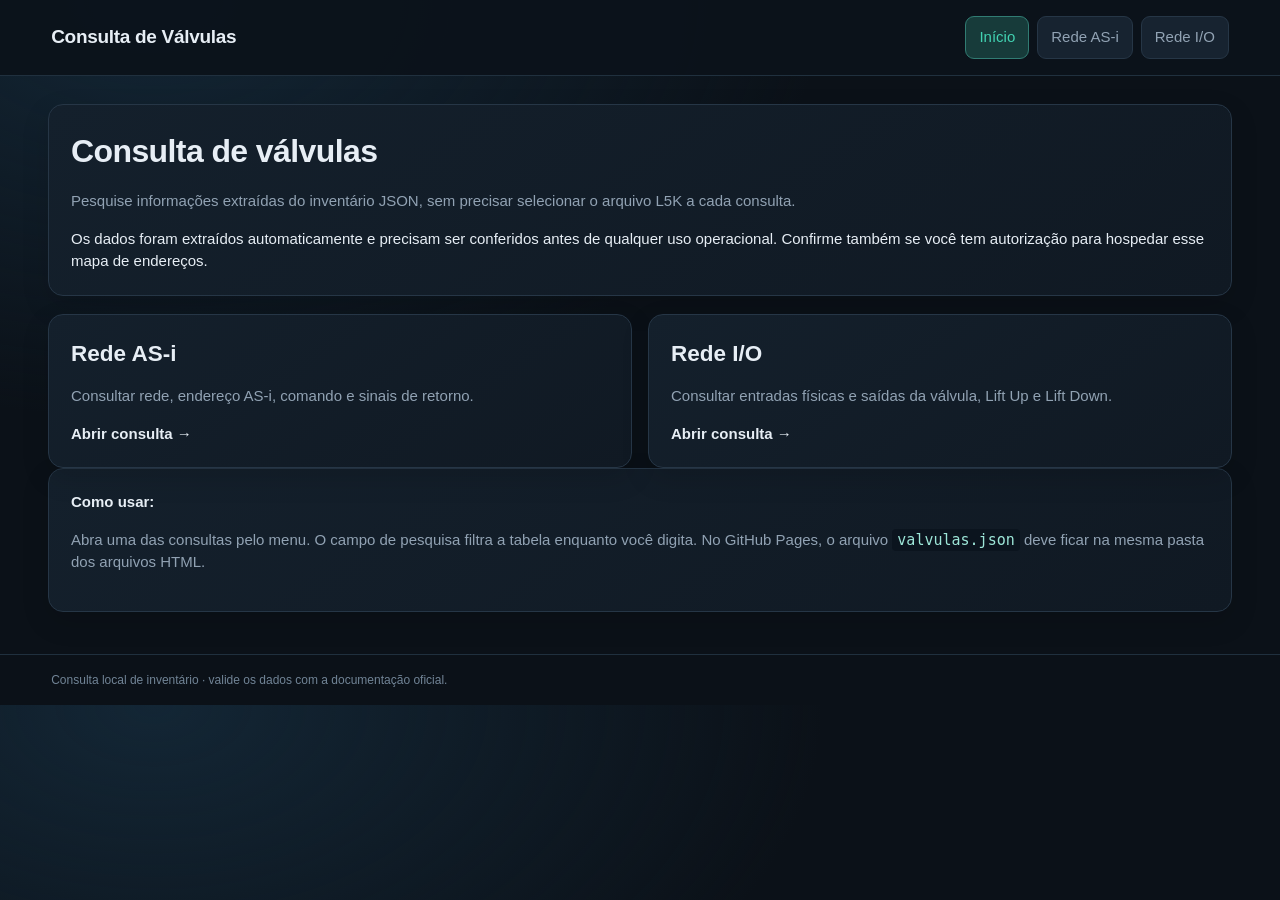
==== index.html @ 69f99c7f "Add files via upload" ====
<!doctype html><html lang="pt-BR"><head><meta charset="utf-8"><meta name="viewport" content="width=device-width,initial-scale=1"><title>Consulta de Válvulas</title><link rel="stylesheet" href="styles.css"></head><body><header class="top"><div class="brand">Consulta de Válvulas</div><nav class="nav"><a href="index.html" data-page="home">Início</a><a href="rede-asi.html" data-page="asi">Rede AS-i</a><a href="rede-io.html" data-page="io">Rede I/O</a></nav></header><main><section class="hero"><h1>Consulta de válvulas</h1><p>Pesquise informações extraídas do inventário JSON, sem precisar selecionar o arquivo L5K a cada consulta.</p><div class="notice">Os dados foram extraídos automaticamente e precisam ser conferidos antes de qualquer uso operacional. Confirme também se você tem autorização para hospedar esse mapa de endereços.</div></section><section class="cards"><a class="panel cardlink" href="rede-asi.html"><h2>Rede AS-i</h2><p>Consultar rede, endereço AS-i, comando e sinais de retorno.</p><strong>Abrir consulta →</strong></a><a class="panel cardlink" href="rede-io.html"><h2>Rede I/O</h2><p>Consultar entradas físicas e saídas da válvula, Lift Up e Lift Down.</p><strong>Abrir consulta →</strong></a></section><section class="stat"><strong>Como usar:</strong><p>Abra uma das consultas pelo menu. O campo de pesquisa filtra a tabela enquanto você digita. No GitHub Pages, o arquivo <code>valvulas.json</code> deve ficar na mesma pasta dos arquivos HTML.</p></section></main><footer>Consulta local de inventário · valide os dados com a documentação oficial.</footer><script>document.querySelector('[data-page="home"]').classList.add('active')</script></body></html>
---- styles.css ----
:root{color-scheme:dark;--bg:#0b1118;--panel:#121c27;--panel2:#172330;--line:#263646;--text:#e7eef5;--muted:#91a2b3;--accent:#42d3b2;--accent2:#1f9d88;--yellow:#e8bd67;--red:#f08b83;--radius:15px}
*{box-sizing:border-box}
body{margin:0;background:radial-gradient(ellipse at 12% 0%,#132635 0,transparent 42%),var(--bg);font:15px/1.5 Inter,"Segoe UI",Arial,sans-serif;color:var(--text)}
.top{min-height:76px;padding:16px clamp(18px,4vw,58px);border-bottom:1px solid #20303e;display:flex;align-items:center;gap:16px;background:#0b121bf2;color:var(--text)}
.brand{font-weight:800;font-size:19px;letter-spacing:-.3px}
.nav{margin-left:auto;display:flex;gap:8px;flex-wrap:wrap}
.nav a{color:var(--muted);text-decoration:none;padding:9px 13px;border-radius:9px;background:#172330;border:1px solid #263646;transition:.15s}
.nav a.active,.nav a:hover{background:#173b3a;color:var(--accent);border-color:#317c73}
main{max-width:1450px;margin:0 auto;padding:28px clamp(16px,4vw,48px)}
.hero,.panel,.stat,.cardlink{background:linear-gradient(145deg,#14202c,#101923);border:1px solid var(--line);border-radius:var(--radius);padding:22px;box-shadow:0 10px 28px #0002}
.hero{margin-bottom:18px}
h1{margin:0 0 10px;font-size:clamp(24px,3vw,32px);letter-spacing:-.6px;color:var(--text)}
h2{margin:0 0 12px;color:var(--text)}h3{color:var(--text)}
p{color:var(--muted)}
.cards{display:grid;grid-template-columns:repeat(auto-fit,minmax(250px,1fr));gap:16px}
.cardlink{display:block;text-decoration:none;color:var(--text);transition:transform .15s,border-color .15s}
.cardlink:hover{border-color:#398e81;transform:translateY(-2px)}
.stat{margin-bottom:14px}
.toolbar{display:flex;gap:10px;flex-wrap:wrap;margin:16px 0}
.toolbar input,.toolbar select,input,select,textarea{background:#0b141e;color:var(--text);border:1px solid #314353;border-radius:9px;padding:11px 12px;font:inherit}
.toolbar input{flex:1;min-width:210px}
button{background:#173b3a;color:var(--accent);border:1px solid #317c73;border-radius:9px;padding:10px 14px;cursor:pointer}
button:hover{background:#20524c}
table{width:100%;border-collapse:collapse;color:var(--text);font-size:13px}
th{background:#1a2a38;color:var(--accent);text-align:left;font-weight:700;position:sticky;top:0}
th,td{padding:11px 12px;border-bottom:1px solid #263646;vertical-align:top}
tr:nth-child(even) td{background:#ffffff04}tr:hover td{background:#42d3b20b}
.table-wrap,.table-container{overflow:auto;border:1px solid var(--line);border-radius:10px}
small,.muted,.hint{color:var(--muted)}
code{color:#9de6d8;background:#0b141e;padding:2px 5px;border-radius:4px}
.badge{display:inline-block;background:#173b3a;color:var(--accent);padding:3px 8px;border-radius:20px}
footer{color:#718496;font-size:12px;padding:16px clamp(18px,4vw,58px);border-top:1px solid #20303e}
a{color:var(--accent)}
@media(max-width:650px){.top{align-items:flex-start;flex-direction:column}.nav{margin-left:0}.hero,.panel,.stat,.cardlink{padding:17px}main{padding-top:18px}}
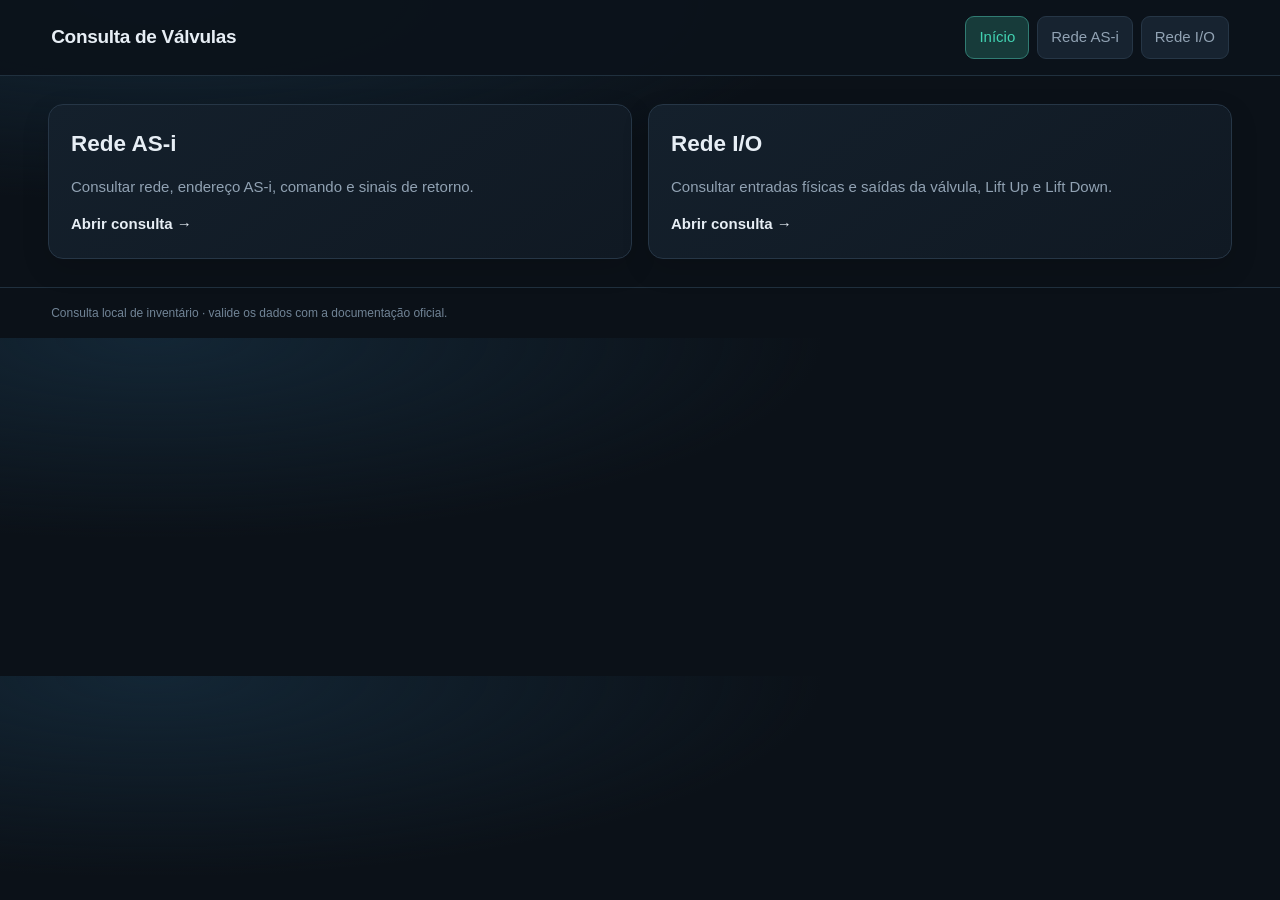
==== commit c570004d: "Add files via upload" ====
--- a/index.html
+++ b/index.html
@@ -1 +1 @@
-<!doctype html><html lang="pt-BR"><head><meta charset="utf-8"><meta name="viewport" content="width=device-width,initial-scale=1"><title>Consulta de Válvulas</title><link rel="stylesheet" href="styles.css"></head><body><header class="top"><div class="brand">Consulta de Válvulas</div><nav class="nav"><a href="index.html" data-page="home">Início</a><a href="rede-asi.html" data-page="asi">Rede AS-i</a><a href="rede-io.html" data-page="io">Rede I/O</a></nav></header><main><section class="hero"><h1>Consulta de válvulas</h1><p>Pesquise informações extraídas do inventário JSON, sem precisar selecionar o arquivo L5K a cada consulta.</p><div class="notice">Os dados foram extraídos automaticamente e precisam ser conferidos antes de qualquer uso operacional. Confirme também se você tem autorização para hospedar esse mapa de endereços.</div></section><section class="cards"><a class="panel cardlink" href="rede-asi.html"><h2>Rede AS-i</h2><p>Consultar rede, endereço AS-i, comando e sinais de retorno.</p><strong>Abrir consulta →</strong></a><a class="panel cardlink" href="rede-io.html"><h2>Rede I/O</h2><p>Consultar entradas físicas e saídas da válvula, Lift Up e Lift Down.</p><strong>Abrir consulta →</strong></a></section><section class="stat"><strong>Como usar:</strong><p>Abra uma das consultas pelo menu. O campo de pesquisa filtra a tabela enquanto você digita. No GitHub Pages, o arquivo <code>valvulas.json</code> deve ficar na mesma pasta dos arquivos HTML.</p></section></main><footer>Consulta local de inventário · valide os dados com a documentação oficial.</footer><script>document.querySelector('[data-page="home"]').classList.add('active')</script></body></html>+<!doctype html><html lang="pt-BR"><head><meta charset="utf-8"><meta name="viewport" content="width=device-width,initial-scale=1"><title>Consulta de Válvulas</title><link rel="stylesheet" href="styles.css"></head><body><header class="top"><div class="brand">Consulta de Válvulas</div><nav class="nav"><a href="index.html" data-page="home">Início</a><a href="rede-asi.html" data-page="asi">Rede AS-i</a><a href="rede-io.html" data-page="io">Rede I/O</a></nav></header><main><section class="cards"><a class="panel cardlink" href="rede-asi.html"><h2>Rede AS-i</h2><p>Consultar rede, endereço AS-i, comando e sinais de retorno.</p><strong>Abrir consulta →</strong></a><a class="panel cardlink" href="rede-io.html"><h2>Rede I/O</h2><p>Consultar entradas físicas e saídas da válvula, Lift Up e Lift Down.</p><strong>Abrir consulta →</strong></a></section></main><footer>Consulta local de inventário · valide os dados com a documentação oficial.</footer><script>document.querySelector('[data-page="home"]').classList.add('active')</script></body></html>
--- a/styles.css
+++ b/styles.css
@@ -32,3 +32,5 @@
 footer{color:#718496;font-size:12px;padding:16px clamp(18px,4vw,58px);border-top:1px solid #20303e}
 a{color:var(--accent)}
 @media(max-width:650px){.top{align-items:flex-start;flex-direction:column}.nav{margin-left:0}.hero,.panel,.stat,.cardlink{padding:17px}main{padding-top:18px}}
+
+.clickable-row{cursor:pointer}.clickable-row:focus td{outline:2px solid var(--accent);outline-offset:-2px}.tag{font-weight:800;color:var(--accent)}.diagram{background:#0b141e;border:1px solid var(--line);border-radius:12px;padding:16px;margin:16px 0}.diagram svg{display:block;width:100%;max-height:280px}.address-grid{display:grid;grid-template-columns:repeat(auto-fit,minmax(220px,1fr));gap:12px}.address-card{background:#14202c;border:1px solid var(--line);border-radius:10px;padding:14px;min-width:0}.address-card strong{display:block;color:var(--accent);margin-bottom:6px}.address-card code{display:block;overflow-wrap:anywhere;white-space:normal}.backlink{display:inline-block;margin:0 0 16px;text-decoration:none}.detail-title{display:flex;align-items:center;justify-content:space-between;gap:12px;flex-wrap:wrap}
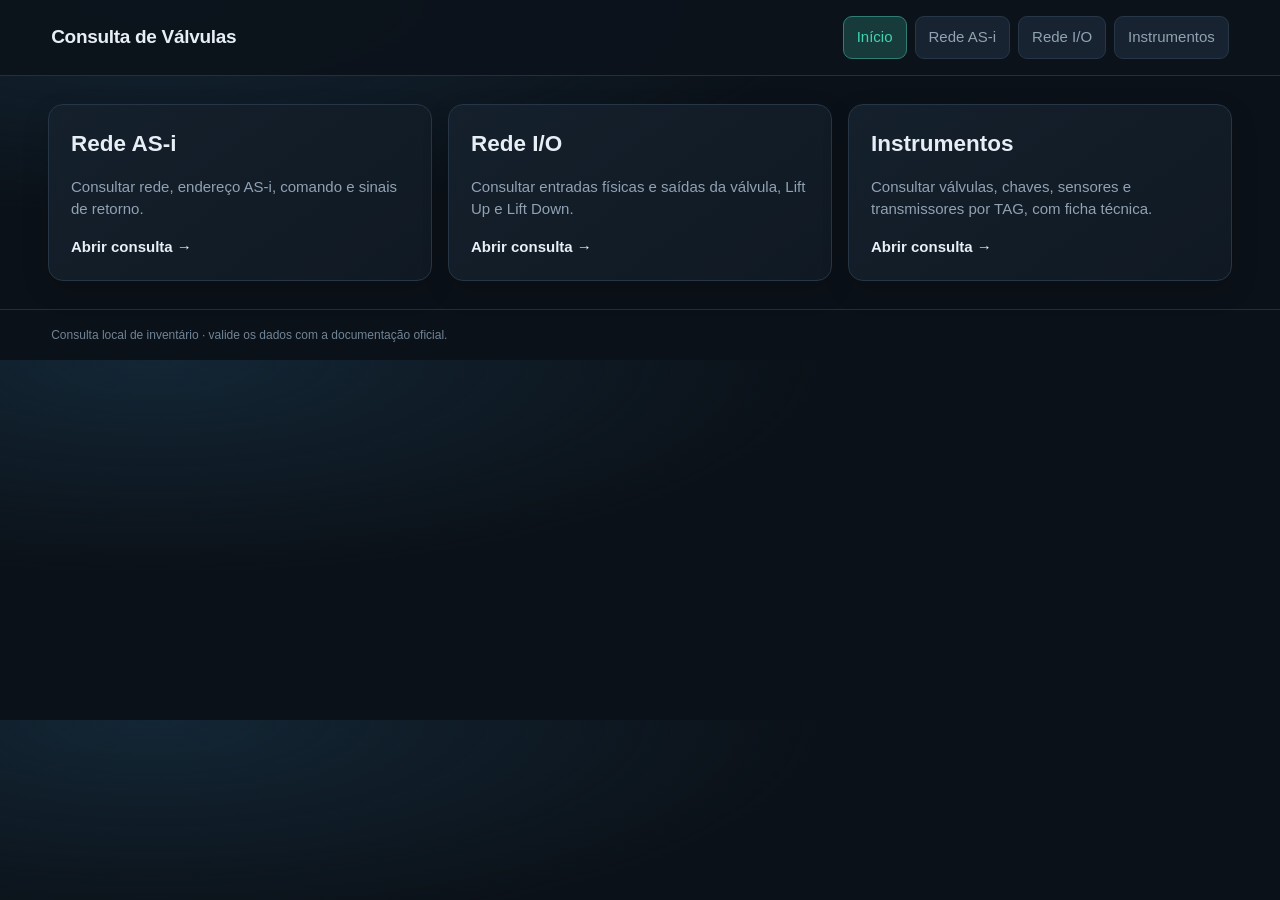
==== commit 1dc79f6a: "Add files via upload" ====
--- a/index.html
+++ b/index.html
@@ -1 +1 @@
-<!doctype html><html lang="pt-BR"><head><meta charset="utf-8"><meta name="viewport" content="width=device-width,initial-scale=1"><title>Consulta de Válvulas</title><link rel="stylesheet" href="styles.css"></head><body><header class="top"><div class="brand">Consulta de Válvulas</div><nav class="nav"><a href="index.html" data-page="home">Início</a><a href="rede-asi.html" data-page="asi">Rede AS-i</a><a href="rede-io.html" data-page="io">Rede I/O</a></nav></header><main><section class="cards"><a class="panel cardlink" href="rede-asi.html"><h2>Rede AS-i</h2><p>Consultar rede, endereço AS-i, comando e sinais de retorno.</p><strong>Abrir consulta →</strong></a><a class="panel cardlink" href="rede-io.html"><h2>Rede I/O</h2><p>Consultar entradas físicas e saídas da válvula, Lift Up e Lift Down.</p><strong>Abrir consulta →</strong></a></section></main><footer>Consulta local de inventário · valide os dados com a documentação oficial.</footer><script>document.querySelector('[data-page="home"]').classList.add('active')</script></body></html>+<!doctype html><html lang="pt-BR"><head><meta charset="utf-8"><meta name="viewport" content="width=device-width,initial-scale=1"><meta name="theme-color" content="#0b1118"><title>Consulta de Válvulas</title><link rel="stylesheet" href="styles.css"></head><body><header class="top"><div class="brand">Consulta de Válvulas</div><nav class="nav"><a href="index.html" data-page="home">Início</a><a href="rede-asi.html" data-page="asi">Rede AS-i</a><a href="rede-io.html" data-page="io">Rede I/O</a><a href="instrumentos.html" data-page="inst">Instrumentos</a></nav></header><main><section class="cards"><a class="panel cardlink" href="rede-asi.html"><h2>Rede AS-i</h2><p>Consultar rede, endereço AS-i, comando e sinais de retorno.</p><strong>Abrir consulta →</strong></a><a class="panel cardlink" href="rede-io.html"><h2>Rede I/O</h2><p>Consultar entradas físicas e saídas da válvula, Lift Up e Lift Down.</p><strong>Abrir consulta →</strong></a><a class="panel cardlink" href="instrumentos.html"><h2>Instrumentos</h2><p>Consultar válvulas, chaves, sensores e transmissores por TAG, com ficha técnica.</p><strong>Abrir consulta →</strong></a></section></main><footer>Consulta local de inventário · valide os dados com a documentação oficial.</footer><script>document.querySelector('[data-page="home"]').classList.add('active')</script></body></html>
--- a/styles.css
+++ b/styles.css
@@ -34,3 +34,65 @@
 @media(max-width:650px){.top{align-items:flex-start;flex-direction:column}.nav{margin-left:0}.hero,.panel,.stat,.cardlink{padding:17px}main{padding-top:18px}}
 
 .clickable-row{cursor:pointer}.clickable-row:focus td{outline:2px solid var(--accent);outline-offset:-2px}.tag{font-weight:800;color:var(--accent)}.diagram{background:#0b141e;border:1px solid var(--line);border-radius:12px;padding:16px;margin:16px 0}.diagram svg{display:block;width:100%;max-height:280px}.address-grid{display:grid;grid-template-columns:repeat(auto-fit,minmax(220px,1fr));gap:12px}.address-card{background:#14202c;border:1px solid var(--line);border-radius:10px;padding:14px;min-width:0}.address-card strong{display:block;color:var(--accent);margin-bottom:6px}.address-card code{display:block;overflow-wrap:anywhere;white-space:normal}.backlink{display:inline-block;margin:0 0 16px;text-decoration:none}.detail-title{display:flex;align-items:center;justify-content:space-between;gap:12px;flex-wrap:wrap}
+
+/* ===== v2: responsividade / celular ===== */
+html{-webkit-text-size-adjust:100%}
+.tablewrap{overflow-x:auto;border:1px solid var(--line);border-radius:10px;-webkit-overflow-scrolling:touch}
+.tablewrap table{min-width:900px}
+.empty{color:var(--muted);text-align:center;padding:22px 12px}
+.count{color:var(--muted);font-size:14px;margin:0 0 12px}
+.notice{color:var(--muted);font-size:14px;border-left:3px solid var(--accent2);padding:8px 12px;background:#0b141e;border-radius:8px}
+.address-card.is-empty code{color:var(--muted);background:transparent;padding:0;font-style:italic}
+.address-card code{font-size:14px}
+.vcards{display:none}
+.totop{position:fixed;right:14px;bottom:16px;z-index:20;min-height:44px;padding:0 16px;border-radius:22px;background:#173b3a;box-shadow:0 6px 18px #0008;font-weight:700}
+.totop[hidden]{display:none}
+
+@media(max-width:760px){
+  body{font-size:16px}
+  .top{min-height:0;padding:12px 14px;gap:10px;align-items:stretch}
+  .brand{font-size:17px}
+  .nav{margin-left:0;width:100%;flex-wrap:nowrap;gap:6px}
+  .nav a{flex:1;text-align:center;min-height:44px;display:flex;align-items:center;justify-content:center;padding:6px 8px;font-size:15px}
+  main{padding:14px 12px}
+  .hero,.panel,.stat,.cardlink{padding:16px;border-radius:13px}
+  .hero{margin-bottom:12px}
+  h1{font-size:23px;margin-bottom:8px}
+  .hero p{font-size:14px;margin:0 0 10px}
+  .cardlink{min-height:48px}
+  .cardlink h2{font-size:20px}
+  footer{padding:14px}
+
+  .toolbar{display:grid;grid-template-columns:1fr auto;gap:10px;margin:12px 0}
+  .toolbar input{grid-column:1/-1;min-width:0;width:100%}
+  .toolbar input,.toolbar select,.toolbar button{min-height:48px;font-size:16px}
+  .toolbar select{min-width:0;width:100%}
+  .toolbar button{padding:0 20px}
+
+  .tablewrap{display:none}
+  .vcards{display:grid;grid-template-columns:1fr;gap:10px}
+  .vcard{display:block;text-decoration:none;color:var(--text);background:linear-gradient(145deg,#172636,#111b26);border:1px solid var(--line);border-left:4px solid var(--accent2);border-radius:12px;padding:12px 14px;-webkit-tap-highlight-color:#42d3b222}
+  .vcard:active{background:#173b3a;border-color:#317c73}
+  .vcard:focus-visible{outline:2px solid var(--accent);outline-offset:2px}
+  .vcard-head{display:flex;align-items:center;justify-content:space-between;gap:8px;margin-bottom:8px;min-height:32px}
+  .vcard .tag{font-size:20px;letter-spacing:.2px}
+  .vcard .chev{color:var(--accent);font-size:26px;line-height:1}
+  .vcard-body{margin:0;display:grid;grid-template-columns:1fr 1fr;gap:8px 12px}
+  .vf{grid-column:1/-1;min-width:0}
+  .vf.half{grid-column:span 1}
+  .vf dt{font-size:12px;color:var(--muted);text-transform:uppercase;letter-spacing:.4px;margin:0 0 1px}
+  .vf dd{margin:0;font:14.5px/1.35 ui-monospace,SFMono-Regular,Consolas,monospace;color:#d7f5ee;overflow-wrap:anywhere}
+
+  .backlink{display:inline-flex;align-items:center;min-height:44px;font-size:16px}
+  .detail-title h1{font-size:24px}
+  .diagram{padding:8px;margin:12px 0}
+  .diagram svg{max-height:none}
+  .address-grid{grid-template-columns:1fr;gap:10px}
+  .address-card{padding:12px 14px}
+  .address-card strong{font-size:13px;text-transform:uppercase;letter-spacing:.4px}
+  .address-card code{font-size:16px;line-height:1.35}
+  .panel h2{font-size:18px}
+}
+@media(max-width:360px){.nav a{font-size:14px}.vcard .tag{font-size:18px}.hero p{font-size:13px}}
+@media(min-width:520px) and (max-width:760px){.vcards{grid-template-columns:1fr 1fr}}
+@media(max-width:760px){.hero .lead{display:none}.notice{font-size:13px;padding:7px 10px}.hero{padding:14px}}
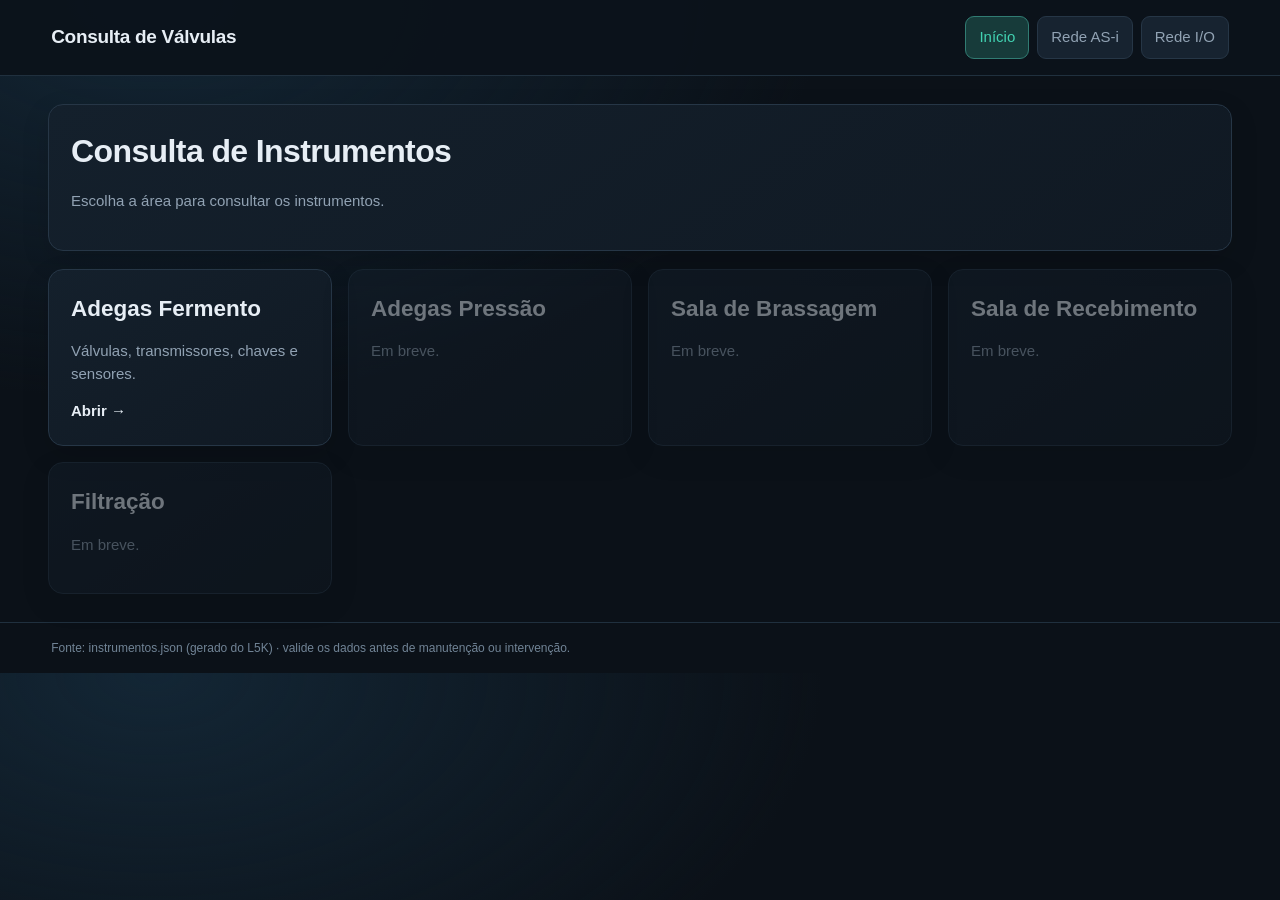
==== commit c061e95e: "Add files via upload" ====
--- a/index.html
+++ b/index.html
@@ -1 +1 @@
-<!doctype html><html lang="pt-BR"><head><meta charset="utf-8"><meta name="viewport" content="width=device-width,initial-scale=1"><meta name="theme-color" content="#0b1118"><title>Consulta de Válvulas</title><link rel="stylesheet" href="styles.css"></head><body><header class="top"><div class="brand">Consulta de Válvulas</div><nav class="nav"><a href="index.html" data-page="home">Início</a><a href="rede-asi.html" data-page="asi">Rede AS-i</a><a href="rede-io.html" data-page="io">Rede I/O</a><a href="instrumentos.html" data-page="inst">Instrumentos</a></nav></header><main><section class="cards"><a class="panel cardlink" href="rede-asi.html"><h2>Rede AS-i</h2><p>Consultar rede, endereço AS-i, comando e sinais de retorno.</p><strong>Abrir consulta →</strong></a><a class="panel cardlink" href="rede-io.html"><h2>Rede I/O</h2><p>Consultar entradas físicas e saídas da válvula, Lift Up e Lift Down.</p><strong>Abrir consulta →</strong></a><a class="panel cardlink" href="instrumentos.html"><h2>Instrumentos</h2><p>Consultar válvulas, chaves, sensores e transmissores por TAG, com ficha técnica.</p><strong>Abrir consulta →</strong></a></section></main><footer>Consulta local de inventário · valide os dados com a documentação oficial.</footer><script>document.querySelector('[data-page="home"]').classList.add('active')</script></body></html>+<!doctype html><html lang="pt-BR"><head><meta charset="utf-8"><meta name="viewport" content="width=device-width,initial-scale=1"><meta name="theme-color" content="#0b1118"><title>Consulta de Instrumentos</title><link rel="stylesheet" href="styles.css"><link rel="stylesheet" href="instrumentos.css"></head><body><header class="top"><div class="brand">Consulta de Válvulas</div><nav class="nav"><a href="index.html" data-page="home">Início</a><a href="rede-asi.html">Rede AS-i</a><a href="rede-io.html">Rede I/O</a></nav></header><main><section class="hero"><h1>Consulta de Instrumentos</h1><p class="lead">Escolha a área para consultar os instrumentos.</p></section><section class="cards"><a class="panel cardlink" href="adegas-fermento.html"><h2>Adegas Fermento</h2><p>Válvulas, transmissores, chaves e sensores.</p><strong>Abrir →</strong></a><div class="panel cardlink off" aria-disabled="true"><h2>Adegas Pressão</h2><p>Em breve.</p></div><div class="panel cardlink off" aria-disabled="true"><h2>Sala de Brassagem</h2><p>Em breve.</p></div><div class="panel cardlink off" aria-disabled="true"><h2>Sala de Recebimento</h2><p>Em breve.</p></div><div class="panel cardlink off" aria-disabled="true"><h2>Filtração</h2><p>Em breve.</p></div></section></main><footer>Fonte: instrumentos.json (gerado do L5K) · valide os dados antes de manutenção ou intervenção.</footer><script>document.querySelector('[data-page="home"]').classList.add("active")</script></body></html>
--- a/instrumentos.css
+++ b/instrumentos.css
@@ -0,0 +1,13 @@
+/* Complementa styles.css (não substitui). Usado por instrumentos.html e ficha.html */
+.pill{font-size:11px;font-weight:700;padding:1px 8px;border-radius:20px;margin-left:8px;vertical-align:middle;text-transform:none;letter-spacing:0}
+.pill.inf{background:#3a3117;color:var(--yellow)}.pill.pen{background:#3a1f1d;color:var(--red)}
+.sec{margin:24px 0 12px;font-size:17px}.sec:first-child{margin-top:0}
+.meta{display:block;color:var(--muted);font-size:12.5px;margin-top:6px;overflow-wrap:anywhere}
+.address-card details{margin-top:8px}.address-card summary{cursor:pointer;color:var(--muted);font-size:12.5px}
+.address-card details code{margin-top:6px;font-size:12px}
+.obs{margin:0;padding-left:20px;color:var(--muted)}.obs li{margin:4px 0}
+.toolbar #equip{flex:0 1 200px;min-width:150px}
+.more{text-align:center;margin-top:14px}
+@media(max-width:760px){.toolbar{grid-template-columns:1fr 1fr}.toolbar #tipo,.toolbar #equip,.toolbar #clear{grid-column:1/-1}.toolbar #equip{flex:none}}
+.cardlink.off{opacity:.45;cursor:not-allowed}.cardlink.off:hover{transform:none;border-color:var(--line)}
+.crumbs{margin:0 0 14px;font-size:14px;color:var(--muted)}.crumbs a{text-decoration:none}.crumbs span{margin:0 7px}.crumbs strong{color:var(--text);font-weight:600}
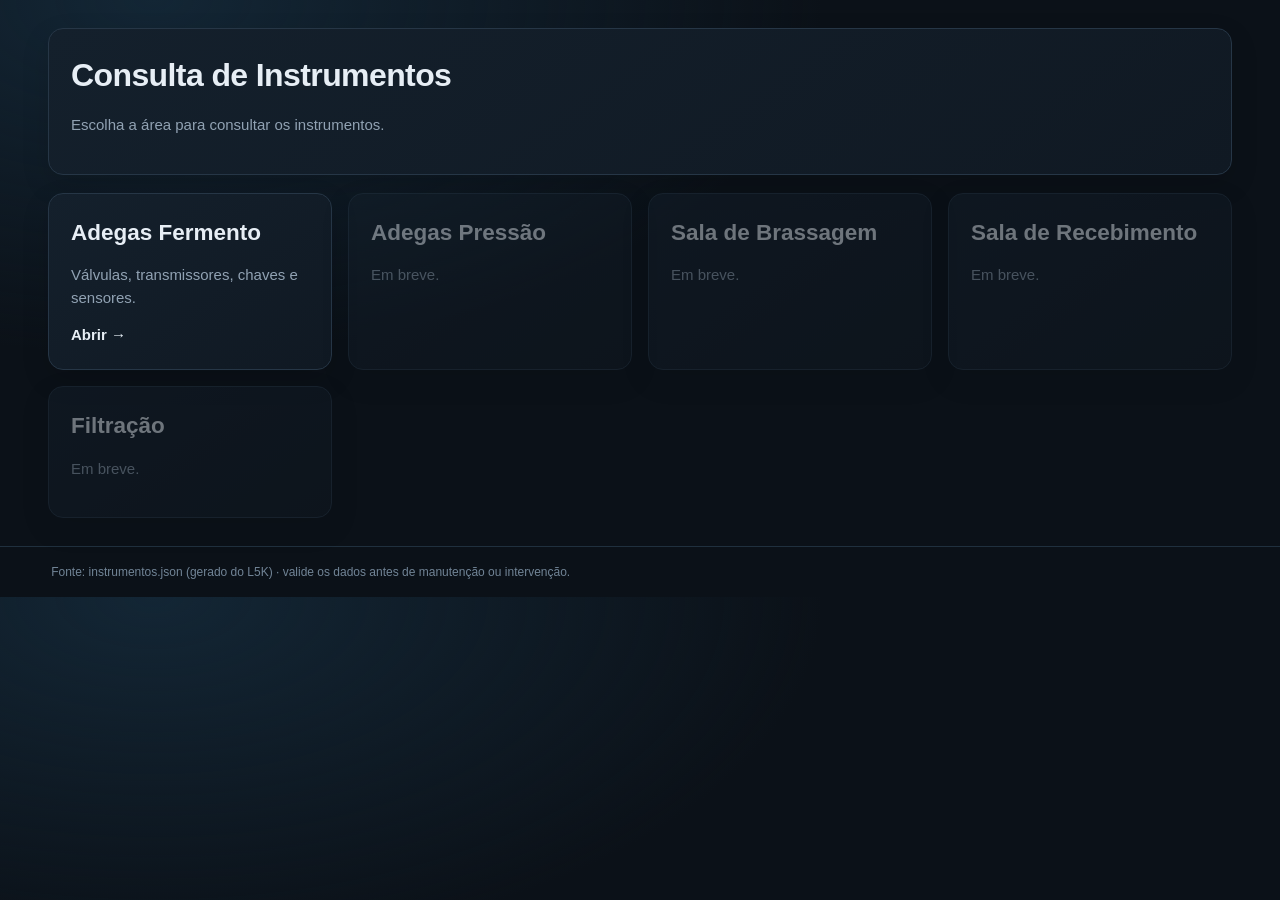
==== commit 84c417c3: "Add files via upload" ====
--- a/index.html
+++ b/index.html
@@ -1 +1 @@
-<!doctype html><html lang="pt-BR"><head><meta charset="utf-8"><meta name="viewport" content="width=device-width,initial-scale=1"><meta name="theme-color" content="#0b1118"><title>Consulta de Instrumentos</title><link rel="stylesheet" href="styles.css"><link rel="stylesheet" href="instrumentos.css"></head><body><header class="top"><div class="brand">Consulta de Válvulas</div><nav class="nav"><a href="index.html" data-page="home">Início</a><a href="rede-asi.html">Rede AS-i</a><a href="rede-io.html">Rede I/O</a></nav></header><main><section class="hero"><h1>Consulta de Instrumentos</h1><p class="lead">Escolha a área para consultar os instrumentos.</p></section><section class="cards"><a class="panel cardlink" href="adegas-fermento.html"><h2>Adegas Fermento</h2><p>Válvulas, transmissores, chaves e sensores.</p><strong>Abrir →</strong></a><div class="panel cardlink off" aria-disabled="true"><h2>Adegas Pressão</h2><p>Em breve.</p></div><div class="panel cardlink off" aria-disabled="true"><h2>Sala de Brassagem</h2><p>Em breve.</p></div><div class="panel cardlink off" aria-disabled="true"><h2>Sala de Recebimento</h2><p>Em breve.</p></div><div class="panel cardlink off" aria-disabled="true"><h2>Filtração</h2><p>Em breve.</p></div></section></main><footer>Fonte: instrumentos.json (gerado do L5K) · valide os dados antes de manutenção ou intervenção.</footer><script>document.querySelector('[data-page="home"]').classList.add("active")</script></body></html>+<!doctype html><html lang="pt-BR"><head><meta charset="utf-8"><meta name="viewport" content="width=device-width,initial-scale=1"><meta name="theme-color" content="#0b1118"><title>Consulta de Instrumentos</title><link rel="stylesheet" href="styles.css"><link rel="stylesheet" href="instrumentos.css"></head><body><main><section class="hero"><h1>Consulta de Instrumentos</h1><p class="lead">Escolha a área para consultar os instrumentos.</p></section><section class="cards"><a class="panel cardlink" href="adegas-fermento.html"><h2>Adegas Fermento</h2><p>Válvulas, transmissores, chaves e sensores.</p><strong>Abrir →</strong></a><div class="panel cardlink off" aria-disabled="true"><h2>Adegas Pressão</h2><p>Em breve.</p></div><div class="panel cardlink off" aria-disabled="true"><h2>Sala de Brassagem</h2><p>Em breve.</p></div><div class="panel cardlink off" aria-disabled="true"><h2>Sala de Recebimento</h2><p>Em breve.</p></div><div class="panel cardlink off" aria-disabled="true"><h2>Filtração</h2><p>Em breve.</p></div></section></main><footer>Fonte: instrumentos.json (gerado do L5K) · valide os dados antes de manutenção ou intervenção.</footer></body></html>
--- a/instrumentos.css
+++ b/instrumentos.css
@@ -10,4 +10,8 @@
 .more{text-align:center;margin-top:14px}
 @media(max-width:760px){.toolbar{grid-template-columns:1fr 1fr}.toolbar #tipo,.toolbar #equip,.toolbar #clear{grid-column:1/-1}.toolbar #equip{flex:none}}
 .cardlink.off{opacity:.45;cursor:not-allowed}.cardlink.off:hover{transform:none;border-color:var(--line)}
-.crumbs{margin:0 0 14px;font-size:14px;color:var(--muted)}.crumbs a{text-decoration:none}.crumbs span{margin:0 7px}.crumbs strong{color:var(--text);font-weight:600}
+.crumbs{display:flex;flex-wrap:wrap;gap:8px;margin:0 0 16px}
+.crumbs a,.crumbs strong{display:inline-flex;align-items:center;min-height:40px;padding:8px 14px;border-radius:9px;border:1px solid #263646;background:#172330;color:var(--muted);text-decoration:none;font-size:14px;font-weight:500;transition:.15s}
+.crumbs a:hover{background:#173b3a;color:var(--accent);border-color:#317c73}
+.crumbs strong{background:#173b3a;color:var(--accent);border-color:#317c73}
+@media(max-width:760px){.crumbs a,.crumbs strong{min-height:44px;font-size:15px}}
